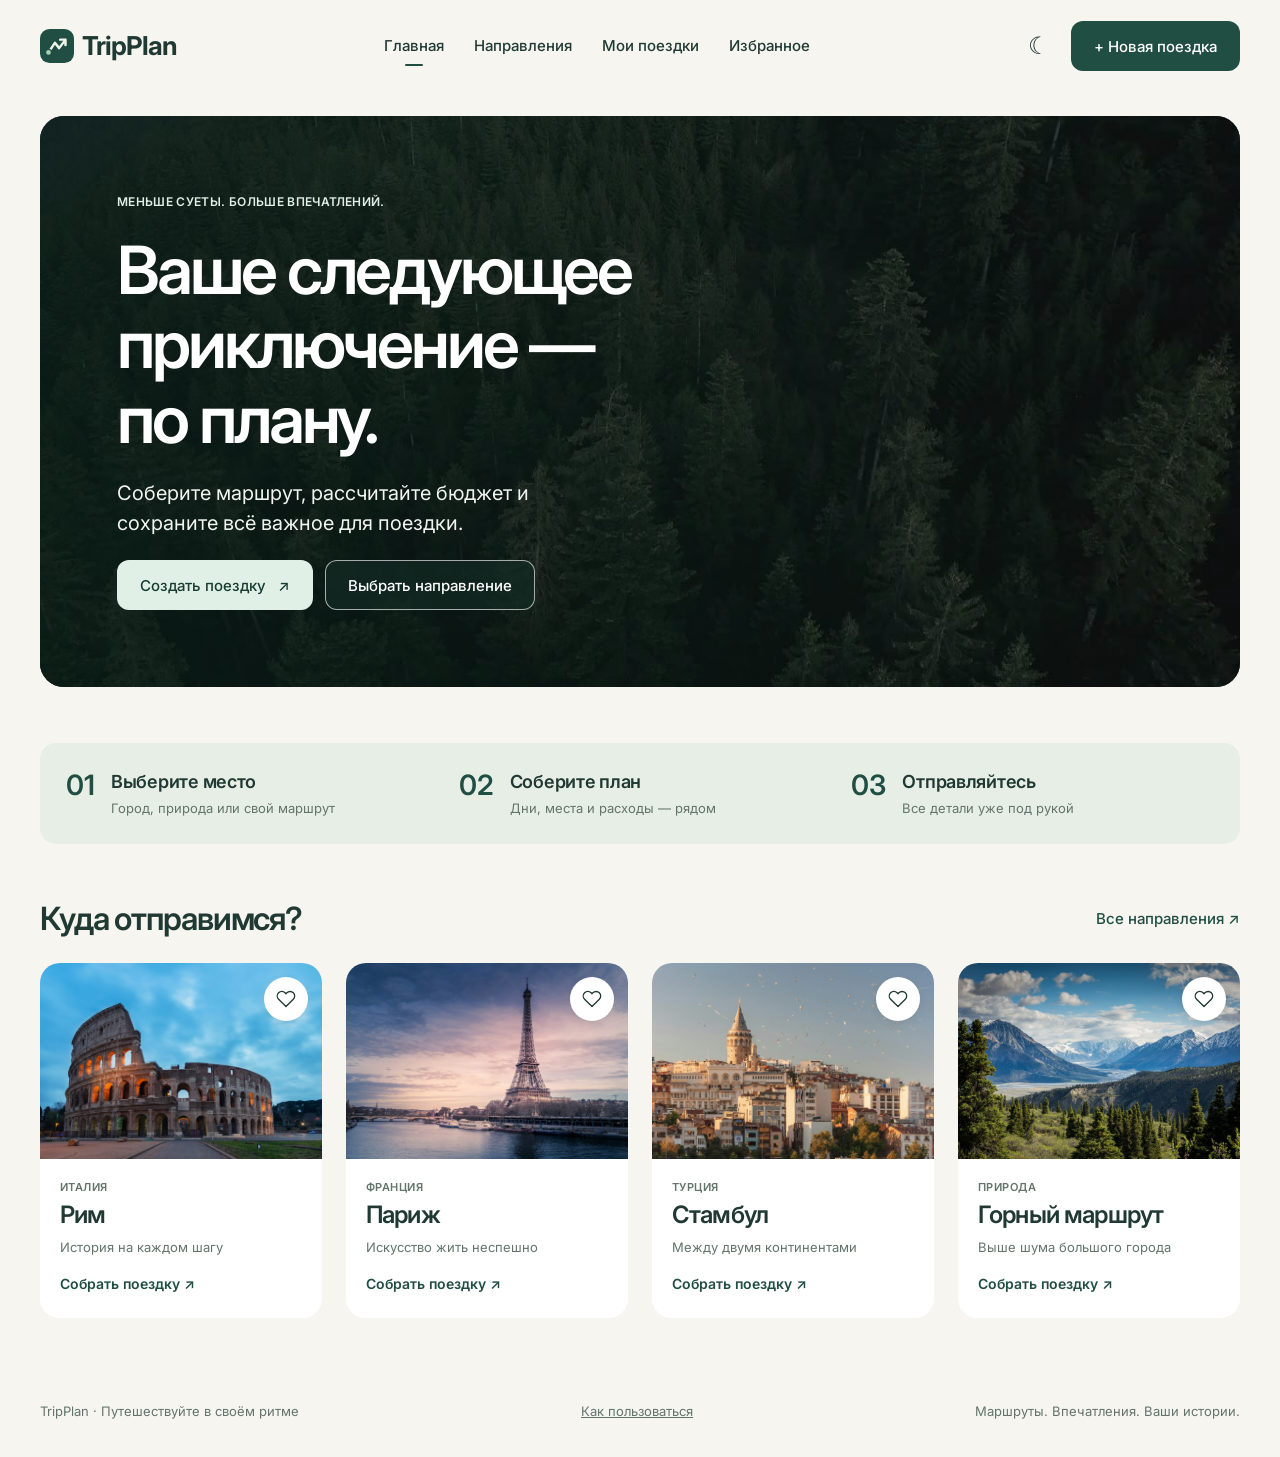
==== index.html @ cf82be20 "feat: publish TripPlan travel planner" ====
<!doctype html>
<html lang="ru">
<head>
    <meta charset="UTF-8">
    <meta name="viewport" content="width=device-width, initial-scale=1">
    <meta name="description" content="TripPlan — планировщик путешествий. Создавайте маршруты, считайте расходы и собирайте вещи в одном месте.">
    <meta name="theme-color" content="#214e43">
    <title>TripPlan — путешествия по плану</title>
    <link rel="icon" href="images/favicon.svg" type="image/svg+xml">
    <link rel="stylesheet" href="css/style.css">
    <script src="js/data.js" defer></script>
    <script src="js/app.js" defer></script>
</head>
<body>
    <a class="skip-link" href="#main">Перейти к содержимому</a>
    <header class="site-header container">
        <a class="logo" href="#/home" aria-label="TripPlan — главная">
            <img src="images/favicon.svg" alt="" width="32" height="32">TripPlan
        </a>
        <button class="icon-button menu-toggle" type="button" aria-label="Открыть меню" aria-expanded="false" aria-controls="navigation" data-action="menu">☰</button>
        <nav id="navigation" aria-label="Главное меню">
            <a href="#/home" data-nav="home">Главная</a>
            <a href="#/directions" data-nav="directions">Направления</a>
            <a href="#/trips" data-nav="trips">Мои поездки</a>
            <a href="#/favorites" data-nav="favorites">Избранное</a>
        </nav>
        <div class="header-actions">
            <button class="icon-button theme-toggle" type="button" data-action="theme" aria-label="Включить тёмную тему" title="Переключить тему">☾</button>
            <button class="button header-create" type="button" data-action="new-trip">+ Новая поездка</button>
        </div>
    </header>
    <p class="storage-warning container" id="storage-warning" role="alert" hidden></p>
    <main id="main" class="container" tabindex="-1">
        <section data-view="home" aria-labelledby="home-title">
            <div class="hero">
                <div class="hero-copy">
                    <p class="eyebrow">Меньше суеты. Больше впечатлений.</p>
                    <h1 id="home-title">Ваше следующее приключение&nbsp;— по плану.</h1>
                    <p class="hero-description">Соберите маршрут, рассчитайте бюджет и сохраните всё важное для поездки.</p>
                    <div class="actions">
                        <button class="button" type="button" data-action="new-trip">Создать поездку <span aria-hidden="true">↗</span></button>
                        <a class="button secondary" href="#/directions">Выбрать направление</a>
                    </div>
                </div>
                <div class="hero-visual" aria-hidden="true">
                    <video id="hero-flight" muted loop playsinline preload="none" poster="images/taiga-flight.jpg" aria-hidden="true">
                        <source src="images/taiga-flight.mp4" type="video/mp4">
                    </video>
                </div>
            </div>
            <ol class="steps">
                <li><span>01</span><div><h2>Выберите место</h2><p>Город, природа или свой маршрут</p></div></li>
                <li><span>02</span><div><h2>Соберите план</h2><p>Дни, места и расходы — рядом</p></div></li>
                <li><span>03</span><div><h2>Отправляйтесь</h2><p>Все детали уже под рукой</p></div></li>
            </ol>
            <section class="section-space" aria-labelledby="popular-title">
                <div class="section-heading"><h2 id="popular-title">Куда отправимся?</h2><a class="text-link" href="#/directions">Все направления ↗</a></div>
                <div class="destination-grid" id="home-destinations"></div>
            </section>
        </section>
        <section data-view="directions" hidden aria-labelledby="directions-title">
            <div class="page-heading"><p class="eyebrow">Коллекция идей</p><h1 id="directions-title">Место для новой истории</h1><p>Выберите настроение поездки. Остальное соберём по шагам.</p></div>
            <div class="search-block"><label for="destination-search">Поиск направления</label><div class="search-input"><span aria-hidden="true">⌕</span><input type="search" id="destination-search" placeholder="Город, страна или природа" autocomplete="off"></div></div>
            <div class="filter-row" role="group" aria-label="Тип направления">
                <button class="chip active" type="button" data-action="filter" data-filter="all" aria-pressed="true">Все направления</button>
                <button class="chip" type="button" data-action="filter" data-filter="city" aria-pressed="false">Города</button>
                <button class="chip" type="button" data-action="filter" data-filter="nature" aria-pressed="false">Природа</button>
            </div>
            <p class="small muted" id="search-count" aria-live="polite"></p>
            <div class="destination-grid" id="all-destinations"></div>
            <div class="custom-route"><div><h2>Не нашли своё место?</h2><p>Укажите любой город при создании поездки.</p></div><button class="button" type="button" data-action="new-trip">Создать свой маршрут</button></div>
        </section>
        <section data-view="trips" hidden aria-labelledby="trips-title">
            <div class="page-heading"><p class="eyebrow">Ваши планы</p><h1 id="trips-title">Мои поездки</h1><p>От идеи до последнего пункта маршрута.</p></div>
            <div class="stats-grid" id="trip-stats"></div>
            <div class="trip-grid" id="trip-list"></div>
            <p class="local-note">Ваши планы сохраняются в этом браузере. <a href="html/about.html">Как это работает</a></p>
        </section>
        <section data-view="favorites" hidden aria-labelledby="favorites-title">
            <div class="page-heading"><p class="eyebrow">На потом</p><h1 id="favorites-title">Избранные направления</h1><p>Места, к которым хочется вернуться, когда появится время.</p></div>
            <div class="destination-grid" id="favorite-list"></div>
        </section>
        <section data-view="trip" id="planner-view" hidden aria-label="План поездки"></section>
    </main>
    <footer class="site-footer container"><p>TripPlan · Путешествуйте в своём ритме</p><a href="html/about.html">Как пользоваться</a><p>Маршруты. Впечатления. Ваши истории.</p></footer>
    <div id="toast" class="toast" role="status" aria-live="polite" hidden></div>

    <dialog id="trip-dialog" aria-labelledby="trip-dialog-title">
        <form id="trip-form">
            <div class="dialog-heading"><h2 id="trip-dialog-title">Новая поездка</h2><button class="icon-button" type="button" data-action="close-dialog" aria-label="Закрыть">×</button></div>
            <p class="muted">Начнём с самого важного.</p>
            <input type="hidden" name="id">
            <label>Название<input name="title" maxlength="70" required placeholder="Выходные в Риме" autocomplete="off"></label>
            <label>Куда отправляемся?<input name="destination" list="destination-options" maxlength="70" required placeholder="Город или место" autocomplete="off"></label>
            <datalist id="destination-options"></datalist>
            <div class="form-row"><label>Начало<input type="date" name="start" required></label><label>Окончание<input type="date" name="end" required></label></div>
            <div class="form-row"><label>Путешественники<input type="number" name="people" min="1" max="30" step="1" value="1" required></label><label>Бюджет, ₽<input type="number" name="budget" min="0" max="1000000000" step="0.01" value="0" required></label></div>
            <p class="form-error" id="trip-error" role="alert"></p>
            <button class="button full-width" type="submit" id="trip-submit">Создать поездку</button>
        </form>
        <section class="trip-preview" aria-labelledby="trip-preview-title">
            <h3 id="trip-preview-title">Идеи для поездки</h3>
            <p id="trip-preview-hint" class="muted">Выберите направление, чтобы увидеть места и идеи для отдыха.</p>
            <div id="trip-preview-places" class="trip-preview-places" hidden></div>
        </section>
    </dialog>
    <dialog id="place-dialog" aria-labelledby="place-dialog-title">
        <form id="place-form">
            <div class="dialog-heading"><h2 id="place-dialog-title">Добавить место</h2><button class="icon-button" type="button" data-action="close-dialog" aria-label="Закрыть">×</button></div>
            <input type="hidden" name="id">
            <label>Место или занятие<input name="title" maxlength="100" required placeholder="Прогулка у Колизея"></label>
            <div class="form-row"><label>Дата<input type="date" name="date" required></label><label>Время<input type="time" name="time" value="10:00" required></label></div>
            <label>Заметка<textarea name="note" rows="3" maxlength="300" placeholder="Адрес, детали или что взять с собой"></textarea></label>
            <p class="form-error" id="place-error" role="alert"></p>
            <button class="button full-width" type="submit">Сохранить место</button>
        </form>
    </dialog>
    <dialog id="expense-dialog" aria-labelledby="expense-dialog-title">
        <form id="expense-form">
            <div class="dialog-heading"><h2 id="expense-dialog-title">Добавить расход</h2><button class="icon-button" type="button" data-action="close-dialog" aria-label="Закрыть">×</button></div>
            <input type="hidden" name="id">
            <label>Название расхода<input name="title" maxlength="80" required placeholder="Билеты на поезд"></label>
            <div class="form-row"><label>Сумма, ₽<input type="number" name="amount" min="0.01" max="1000000000" step="0.01" required placeholder="2500"></label><label>Категория<select name="category"><option>Транспорт</option><option>Жильё</option><option>Еда</option><option>Развлечения</option><option>Прочее</option></select></label></div>
            <p class="form-error" id="expense-error" role="alert"></p>
            <button class="button full-width" type="submit">Сохранить расход</button>
        </form>
    </dialog>
    <dialog id="confirm-dialog" aria-labelledby="confirm-title">
        <form id="confirm-form"><h2 id="confirm-title">Удалить поездку?</h2><p id="confirm-message">Маршрут, расходы и список вещей этой поездки будут удалены.</p><div class="actions"><button class="button secondary" type="button" data-action="close-dialog">Отмена</button><button class="button danger" type="submit">Удалить поездку</button></div></form>
    </dialog>
</body>
</html>
---- css/style.css ----
/* Общие цвета и размеры используются на всех разделах сайта. */
@font-face { font-family: Inter; src: url('../fonts/Inter.ttf') format('truetype'); font-weight: 100 900; font-style: normal; font-display: swap; }
:root { --paper: #f6f5f0; --surface: #fff; --ink: #203a33; --green: #214e43; --muted: #63756b; --line: #dde3da; --pale: #e7eee6; --accent: #e9a07b; --danger: #b14335; --shadow: 0 22px 80px #152b2520; color-scheme: light; }
:root[data-theme='dark'] { --paper: #172720; --surface: #22362e; --ink: #f1f3ec; --green: #b7d7c5; --muted: #b2c1b7; --line: #41594b; --pale: #2c4337; --danger: #ffb2a6; --shadow: 0 22px 80px #0006; color-scheme: dark; }
* { box-sizing: border-box; }
html { scroll-behavior: smooth; }
body { margin: 0; background: var(--paper); color: var(--ink); font: 16px/1.5 Inter, Arial, sans-serif; }
button, input, select, textarea { font: inherit; }
button, a, input, select, textarea { -webkit-tap-highlight-color: transparent; }
button, a { touch-action: manipulation; }
button { cursor: pointer; }
a { color: inherit; text-decoration: none; }
button { color: inherit; }
img { display: block; max-width: 100%; }
[hidden] { display: none !important; }
h1, h2, h3, p, figure { margin: 0; }
h1, h2, h3 { line-height: 1.2; font-weight: 600; letter-spacing: -.035em; overflow-wrap: anywhere; }
h2 { font-size: 32px; } h3 { font-size: 24px; }
button:focus-visible, a:focus-visible, input:focus-visible, select:focus-visible, textarea:focus-visible { outline: 3px solid var(--accent); outline-offset: 4px; }
.container { width: min(1280px, calc(100% - 80px)); margin-inline: auto; }
.site-header { display: flex; align-items: center; min-height: 92px; gap: 30px; }
.logo { display: inline-flex; gap: 8px; align-items: center; font-size: clamp(20px, 3vw, 26px); line-height: 1; font-weight: 700; letter-spacing: -.04em; white-space: nowrap; }
.logo img { width: clamp(28px, 4vw, 34px); height: auto; flex: none; }
.site-header nav { display: flex; justify-content: center; gap: 30px; flex: 1; font-size: 15px; font-weight: 500; }
.site-header nav a { padding: 10px 0; position: relative; white-space: nowrap; }
.site-header nav a[aria-current='page']::after { content: ''; position: absolute; bottom: 1px; width: 18px; height: 2px; left: calc(50% - 9px); background: var(--green); border-radius: 2px; }
.header-actions { display: flex; align-items: center; gap: 10px; }
.button { display: inline-flex; align-items: center; justify-content: center; gap: 12px; min-height: 50px; border: 1px solid transparent; padding: 13px 22px; border-radius: 12px; background: var(--green); color: var(--surface); font-size: 15px; font-weight: 500; line-height: 1.4; transition: transform .16s, filter .16s, background .16s; text-align: center; }
.button:hover { filter: brightness(1.1); transform: translateY(-1px); }
.button:active { transform: translateY(0); }
.button.secondary { background: var(--surface); color: var(--ink); border-color: var(--line); }
.button.danger { background: var(--danger); color: var(--paper); }
.button.small-button { min-height: 40px; padding: 8px 14px; font-size: 14px; }
.full-width { width: 100%; }
.icon-button { min-width: 44px; width: 44px; height: 44px; display: inline-flex; justify-content: center; align-items: center; background: transparent; border: 1px solid transparent; border-radius: 12px; font-size: 24px; padding: 8px; flex-shrink: 0; }
.icon-button:hover { background: var(--pale); }
.icon-button svg { width: 20px; height: 20px; }
.menu-toggle { display: none; }
.actions { display: flex; align-items: center; flex-wrap: wrap; gap: 12px; }
.eyebrow { color: var(--green); text-transform: uppercase; font-size: 12px; font-weight: 600; letter-spacing: .03em; }
.hero { position: relative; isolation: isolate; display: grid; align-items: center; min-height: 480px; margin-top: 24px; padding: clamp(32px, 6vw, 80px); border-radius: 24px; overflow: hidden; background: #163026; color: #fff; }
.hero-copy { display: flex; flex-direction: column; align-items: flex-start; gap: 22px; max-width: 660px; }
.hero .eyebrow { color: #e0eee3; }
.hero h1 { font-size: clamp(42px, 5.2vw, 72px); line-height: 1.12; letter-spacing: -.045em; text-wrap: balance; }
.hero-description { color: #f1f5f1; font-size: clamp(16px, 1.7vw, 20px); max-width: 480px; }
.hero .actions .button:first-child { background: #e1f0e6; color: #173d31; }
.hero .actions .secondary { background: #132b24b3; color: #fff; border-color: #ffffffa0; }
.hero-visual, .hero-visual::after { position: absolute; inset: 0; }
.hero-visual { z-index: -1; }
.hero-visual::after { content: ''; background: linear-gradient(90deg, #071b16ba, #071b1672 54%, #071b1614); }
.hero-visual video { display: block; width: 100%; height: 100%; object-fit: cover; }
.steps { list-style: none; display: grid; grid-template-columns: repeat(3, 1fr); gap: 30px; background: var(--pale); border-radius: 16px; padding: 26px; margin: 56px 0 0; }
.steps li { display: flex; gap: 16px; align-items: flex-start; }
.steps li > span { font-size: 28px; font-weight: 600; color: var(--green); line-height: 1.2; }
.steps h2 { font-size: 18px; letter-spacing: -.015em; margin: 2px 0 6px; }
.steps p { font-size: 13px; color: var(--muted); }
.section-space { margin-top: 56px; }
.section-heading { display: flex; align-items: center; justify-content: space-between; gap: 20px; margin-bottom: 24px; }
.text-link { color: var(--green); font-size: 15px; font-weight: 500; }
.text-link:hover { text-decoration: underline; }
.destination-grid { display: grid; grid-template-columns: repeat(4, minmax(0, 1fr)); gap: 24px; }
.destination-card { border-radius: 20px; background: var(--surface); overflow: hidden; position: relative; }
.destination-media { position: relative; display: block; width: 100%; border: 0; padding: 0; background: transparent; }
.destination-media:focus-visible { outline-offset: -4px; }
.destination-card > img, .destination-media > :is(img, video) { display: block; height: 196px; width: 100%; object-fit: cover; }
.destination-card img { transition: transform .4s; }
@media (hover: hover) {
    .destination-card:hover img { transform: scale(1.025); }
}
.destination-media > video { position: absolute; inset: 0; pointer-events: none; opacity: 0; transition: opacity .18s ease; }
.destination-media[aria-pressed='true'] > video { opacity: 1; }
.card-content { padding: 20px; position: relative; background: var(--surface); }
.card-country { font-size: 11px; text-transform: uppercase; font-weight: 600; color: var(--muted); letter-spacing: .04em; margin-bottom: 6px; }
.card-content h3 { font-size: 24px; }
.card-content > p:not(.card-country) { font-size: 13px; color: var(--muted); margin-top: 8px; }
.card-link { padding: 0; border: 0; background: none; text-align: left; color: var(--green); font-size: 14px; font-weight: 600; margin-top: 12px; min-height: 28px; }
.card-link:hover { text-decoration: underline; }
.favorite-button { position: absolute; top: 14px; right: 14px; background: var(--surface); border-radius: 50%; box-shadow: 0 3px 10px #0001; }
.favorite-button[aria-pressed='true'] { color: #b65542; }
.favorite-button[aria-pressed='true'] svg { fill: currentColor; }
.page-heading { display: grid; gap: 14px; margin: 48px 0 34px; }
.page-heading h1 { font-size: 44px; }
.page-heading > p:last-child { color: var(--muted); }
.search-block { max-width: 720px; }
label { display: flex; flex-direction: column; gap: 8px; font-size: 14px; font-weight: 500; }
input, textarea, select { width: 100%; min-width: 0; background: var(--surface); color: var(--ink); border: 1px solid var(--line); border-radius: 10px; padding: 13px 14px; font-size: 15px; font-weight: 400; }
input::placeholder, textarea::placeholder { color: var(--muted); opacity: .9; }
textarea { resize: vertical; }
.search-block label { margin-bottom: 8px; }
.search-input { position: relative; }
.search-input input { padding-left: 48px; }
.search-input span { position: absolute; top: 4px; left: 16px; font-size: 29px; color: var(--muted); }
.filter-row { display: flex; gap: 12px; flex-wrap: wrap; margin: 24px 0 12px; }
.chip { border: 1px solid transparent; border-radius: 50px; background: var(--surface); color: var(--ink); font-size: 14px; padding: 11px 15px; min-height: 44px; white-space: nowrap; }
.chip.active { background: var(--green); color: var(--surface); }
.chip:hover { border-color: var(--green); }
.small { font-size: 13px; } .muted { color: var(--muted); }
#search-count { margin-bottom: 20px; }
.custom-route { background: var(--pale); display: flex; align-items: center; justify-content: space-between; gap: 24px; padding: 32px; border-radius: 20px; margin-top: 32px; }
.custom-route h2 { font-size: 24px; margin-bottom: 8px; }
.custom-route p { color: var(--muted); }
.stats-grid { display: grid; grid-template-columns: repeat(3, 1fr); gap: 24px; margin-bottom: 32px; }
.stat { background: var(--surface); border-radius: 16px; padding: 24px; }
.stat strong { font-size: 36px; font-weight: 600; display: block; letter-spacing: -.035em; overflow-wrap: anywhere; }
.stat span { font-size: 14px; color: var(--muted); }
.trip-grid { display: grid; grid-template-columns: repeat(2, minmax(0, 1fr)); gap: 24px; }
.trip-card { background: var(--surface); border-radius: 20px; padding: 24px; display: grid; grid-template-columns: 190px 1fr; gap: 24px; }
.trip-card > img { width: 100%; height: 230px; object-fit: cover; border-radius: 16px; }
.trip-card-body { display: flex; flex-direction: column; align-items: flex-start; gap: 12px; min-width: 0; }
.trip-card-body h2 { font-size: 26px; }
.trip-card-body .button { margin-top: auto; }
.trip-card-body .small { color: var(--muted); }
.add-trip-card { border: 1px dashed var(--line); background: var(--pale); border-radius: 20px; display: flex; flex-direction: column; align-items: flex-start; justify-content: center; gap: 16px; padding: 36px; }
.add-trip-card h2 { font-size: 27px; }
.empty-state { grid-column: 1 / -1; display: flex; flex-direction: column; align-items: center; gap: 18px; background: var(--surface); border-radius: 20px; text-align: center; padding: 60px 24px; }
.empty-state h2 { font-size: 28px; }
.empty-state p { color: var(--muted); max-width: 490px; }
.empty-icon { display: grid; place-items: center; width: 66px; height: 66px; border-radius: 20px; font-size: 32px; background: var(--pale); color: var(--green); }
.empty-state .actions { justify-content: center; }
.local-note { font-size: 13px; color: var(--muted); margin-top: 28px; }
.local-note a { text-decoration: underline; }
.badge { display: inline-flex; padding: 3px 9px; border-radius: 50px; font-size: 11px; font-weight: 500; background: var(--pale); color: var(--green); letter-spacing: 0; vertical-align: middle; }
.back-link { display: inline-block; margin: 30px 0 24px; color: var(--green); font-size: 14px; }
.planner-heading { display: flex; justify-content: space-between; align-items: center; gap: 24px; }
.planner-heading h1 { font-size: 44px; margin-bottom: 12px; }
.planner-heading p { color: var(--muted); }
.planner-heading .actions { flex-shrink: 0; }
.tabs { display: flex; gap: 12px; padding: 28px 0; border-bottom: 1px solid var(--line); margin-bottom: 28px; }
.planner-layout { display: grid; grid-template-columns: minmax(0, 1fr) 360px; gap: 32px; align-items: start; }
.day-tabs { display: flex; gap: 10px; overflow-x: auto; padding: 0 0 12px; max-width: 100%; margin-bottom: 16px; }
.panel-heading { display: flex; align-items: center; justify-content: space-between; gap: 16px; margin-bottom: 24px; }
.panel-heading h2 { font-size: 28px; }
.place-list { display: grid; gap: 16px; margin-bottom: 20px; }
.place-row { display: grid; grid-template-columns: 62px minmax(0, 1fr) auto; gap: 20px; background: var(--surface); border-radius: 16px; padding: 24px; align-items: start; }
.place-time { font-weight: 600; color: var(--green); padding-top: 2px; }
.place-row h3 { font-size: 19px; letter-spacing: -.015em; line-height: 1.4; }
.place-row p { font-size: 14px; color: var(--muted); margin-top: 6px; white-space: pre-wrap; overflow-wrap: anywhere; }
.row-actions { display: flex; align-items: center; gap: 2px; }
.row-actions .icon-button { width: 36px; min-width: 36px; height: 36px; font-size: 18px; }
.summary { background: var(--surface); border-radius: 20px; padding: 24px; display: flex; flex-direction: column; gap: 18px; }
.summary img { width: 100%; height: 180px; border-radius: 16px; object-fit: cover; }
.summary h2 { font-size: 24px; }
.summary .budget-amount { font-size: 25px; font-weight: 600; letter-spacing: -.03em; }
.summary hr { border: 0; width: 100%; height: 1px; background: var(--line); margin: 4px 0; }
.progress { height: 8px; background: var(--pale); border-radius: 10px; overflow: hidden; }
.progress > span { display: block; height: 100%; background: var(--green); border-radius: inherit; }
.remaining { font-size: 14px; color: var(--green); }
.over-budget { color: var(--danger); }
.over-budget-bar > span { background: var(--danger); }
.budget-cards { display: grid; grid-template-columns: repeat(2, 1fr); gap: 16px; margin: 0 0 24px; }
.budget-cards .stat strong { font-size: 28px; }
.category-list { background: var(--surface); border-radius: 16px; padding: 24px; display: grid; gap: 16px; margin-bottom: 24px; }
.category-line > div:first-child { display: flex; justify-content: space-between; font-size: 14px; margin-bottom: 7px; gap: 16px; }
.category-line .progress { height: 5px; }
.expense-list { display: grid; gap: 12px; }
.expense-row { display: flex; justify-content: space-between; gap: 16px; align-items: center; background: var(--surface); border-radius: 14px; padding: 20px; }
.expense-row h3 { font-size: 17px; letter-spacing: -.01em; }
.expense-row p { font-size: 13px; color: var(--muted); margin-top: 4px; }
.expense-row > div:first-child { min-width: 0; }
.expense-right { display: flex; align-items: center; gap: 12px; }
.expense-right strong { white-space: nowrap; }
.packing-form { display: flex; gap: 12px; margin-bottom: 24px; }
.packing-form input { flex: 1; }
.packing-list { display: grid; gap: 12px; margin-top: 20px; }
.packing-item { display: flex; align-items: center; gap: 12px; background: var(--surface); border-radius: 14px; padding: 14px 16px; }
.packing-item label { flex-direction: row; align-items: center; gap: 14px; flex: 1; cursor: pointer; font-size: 16px; min-width: 0; }
.packing-item label span { overflow-wrap: anywhere; }
.packing-item input[type='checkbox'] { width: 21px; height: 21px; flex: 0 0 21px; accent-color: var(--green); padding: 0; }
.packing-item.checked label span { text-decoration: line-through; color: var(--muted); }
.site-footer { display: flex; gap: 20px; justify-content: space-between; color: var(--muted); font-size: 13px; padding-top: 84px; padding-bottom: 36px; }
.site-footer a { text-decoration: underline; }
dialog { width: min(560px, calc(100% - 32px)); border: none; padding: 32px; border-radius: 24px; background: var(--surface); color: var(--ink); box-shadow: var(--shadow); max-height: calc(100dvh - 48px); overflow-y: auto; }
dialog::backdrop { background: #14282088; backdrop-filter: blur(4px); }
dialog form { display: grid; gap: 20px; }
dialog h2 { font-size: 28px; }
.dialog-heading { display: flex; justify-content: space-between; align-items: center; gap: 16px; }
.dialog-heading .icon-button { margin: -7px -7px -7px 0; }
.dialog-heading + p { margin-top: -10px; font-size: 14px; }
.form-row { display: grid; grid-template-columns: 1fr 1fr; gap: 16px; }
.form-error { color: var(--danger); font-size: 14px; }
.form-error:empty { display: none; }
.toast { position: fixed; left: 50%; bottom: 24px; transform: translateX(-50%); max-width: calc(100% - 32px); background: var(--ink); color: var(--paper); border-radius: 12px; padding: 14px 22px; box-shadow: var(--shadow); z-index: 10; font-size: 14px; text-align: center; }
.storage-warning { border: 1px solid var(--danger); color: var(--danger); border-radius: 12px; padding: 14px; font-size: 14px; }
.skip-link { position: absolute; top: -100px; left: 20px; background: var(--surface); padding: 12px; z-index: 20; }
.skip-link:focus { top: 10px; }
.about-page { max-width: 780px; }
.about-page h2 { font-size: 24px; margin: 32px 0 12px; }
.about-page p, .about-page li { color: var(--muted); margin-bottom: 12px; }
.about-page a:not(.button) { text-decoration: underline; }
@media (min-width: 1440px) { .container { width: calc(100% - 160px); max-width: 1280px; } }
@media (max-width: 1120px) {
    .site-header { gap: 16px; } .site-header nav { gap: 20px; font-size: 14px; } .header-create { padding-inline: 14px; }
    .destination-grid { grid-template-columns: repeat(2, minmax(0, 1fr)); }
    .trip-card { grid-template-columns: 150px 1fr; gap: 20px; padding: 20px; }
    .trip-card-body h2 { font-size: 23px; } .planner-layout { grid-template-columns: minmax(0, 1fr) 310px; gap: 24px; }
    .planner-heading h1 { font-size: 38px; } .place-row { gap: 12px; padding: 18px; } .place-row .row-actions { flex-direction: column; }
}
@media (max-width: 900px) {
    .container { width: calc(100% - 48px); } .site-header { min-height: 82px; flex-wrap: wrap; position: relative; }
    .logo { margin-right: auto; } .menu-toggle { display: inline-flex; order: 3; } .header-create { display: none; }
    .site-header nav { display: none; flex-basis: 100%; order: 4; padding: 10px 0 20px; justify-content: flex-start; }
    .site-header nav.open { display: flex; } .site-header nav a[aria-current='page']::after { display: none; }
    .steps { padding: 22px; gap: 20px; }
    .steps li { flex-direction: column; gap: 10px; } .steps h2 { font-size: 17px; }
    .trip-grid { grid-template-columns: 1fr; } .trip-card { grid-template-columns: 210px 1fr; }
    .planner-heading { align-items: flex-start; flex-direction: column; } .planner-heading .actions { gap: 6px; }
    .planner-layout { grid-template-columns: minmax(0, 1fr); } .summary { display: grid; grid-template-columns: 1fr; margin-top: 12px; }
    .summary img { display: none; } .summary .budget-amount { font-size: 26px; } .stats-grid { gap: 16px; } .stat strong { font-size: 28px; }
    .site-footer { flex-wrap: wrap; } .site-footer p:last-child { display: none; }
}
@media (max-width: 600px) {
    .site-header { gap: 6px; }
    .site-header nav { flex-direction: column; gap: 0; background: var(--surface); border-radius: 16px; padding: 12px 18px; margin-bottom: 12px; }
    .site-header nav a { padding: 10px 0; } .theme-toggle { font-size: 23px; }
    .hero { min-height: 460px; margin-top: 12px; padding: 32px 24px; } .hero-copy { gap: 18px; }
    .hero-visual::after { background: #071b167c; }
    .hero .eyebrow { font-size: 10px; } .hero h1 { font-size: clamp(31px, 9.2vw, 40px); line-height: 1.14; letter-spacing: -.035em; }
    .hero-copy .actions { width: 100%; } .hero .actions .secondary { display: none; }
    .hero-description { font-size: 16px; } .steps { display: none; }
    .section-space { margin-top: 32px; } .section-heading { align-items: flex-start; margin-bottom: 24px; }
    .section-heading h2 { font-size: 27px; } .section-heading .text-link { display: none; }
    .destination-grid { grid-template-columns: 1fr; gap: 24px; } .destination-card > img, .destination-media > :is(img, video) { height: 220px; }
    .page-heading { margin: 28px 0; gap: 14px; } .page-heading h1 { font-size: 34px; } .page-heading > p:last-child { font-size: 15px; }
    .custom-route { flex-direction: column; align-items: flex-start; padding: 24px; } .custom-route .button { width: 100%; }
    .stats-grid { grid-template-columns: 1fr; gap: 10px; margin-bottom: 24px; } .stat { padding: 18px 20px; } .stats-grid .stat { display: flex; gap: 16px; align-items: center; justify-content: space-between; }
    .stat strong { font-size: 28px; } .stat span { font-size: 13px; }
    .trip-card { grid-template-columns: 1fr; gap: 20px; padding: 18px; } .trip-card > img { height: 190px; }
    .trip-card-body .button { width: 100%; margin-top: 4px; } .add-trip-card { padding: 24px; } .add-trip-card h2 { font-size: 24px; }
    .empty-state { padding: 36px 18px; } .empty-state h2 { font-size: 25px; } .empty-state .actions, .empty-state .button { width: 100%; }
    .back-link { margin-top: 20px; } .planner-heading h1 { font-size: 34px; } .planner-heading p { font-size: 14px; }
    .tabs { gap: 6px; overflow-x: auto; padding: 24px 0; } .tabs .chip { padding-inline: 13px; }
    .panel-heading { align-items: flex-start; } .panel-heading h2 { font-size: 24px; } .panel-heading { flex-wrap: wrap; }
    .place-row { grid-template-columns: 47px minmax(0, 1fr); gap: 12px; padding: 18px; position: relative; }
    .place-row h3 { font-size: 17px; } .place-row p { font-size: 13px; } .place-time { font-size: 14px; }
    .place-row .row-actions { grid-column: 2; flex-direction: row; justify-content: flex-end; margin-top: -6px; }
    .budget-cards { gap: 12px; } .budget-cards .stat { padding: 18px; } .budget-cards .stat strong { font-size: 23px; }
    .expense-row { padding: 16px; align-items: flex-start; } .expense-right { flex-direction: column; align-items: flex-end; gap: 8px; }
    .expense-right strong { font-size: 15px; } .expense-row h3 { font-size: 16px; }
    .packing-form { gap: 8px; } .packing-form .button { padding-inline: 16px; } .packing-item { padding: 12px; }
    .packing-item label { font-size: 15px; } .summary { padding: 22px; } .site-footer { padding-top: 48px; gap: 12px; font-size: 12px; }
    dialog { padding: 24px; border-radius: 20px; } dialog h2 { font-size: 25px; } .form-row { gap: 12px; }
    dialog input, dialog select, dialog textarea { font-size: 16px; } .form-row label { font-size: 12px; }
}
@media (prefers-reduced-motion: reduce) { html { scroll-behavior: auto; } *, *::before, *::after { transition: none !important; } }
@media print { .site-header, .site-footer, .tabs, .back-link, button, .row-actions, .day-tabs, .toast { display: none !important; } body { background: white; color: black; } .container { width: 100%; } .planner-layout { grid-template-columns: 1fr; } .summary { display: none; } }

#trip-dialog { width: min(980px, calc(100% - 32px)); margin-inline: auto 16px; }
#trip-dialog[open] { display: grid; grid-template-columns: minmax(0, 1fr) minmax(0, 1.15fr); gap: 32px; align-items: start; }
#trip-form { grid-column: 2; grid-row: 1; min-width: 0; }
.trip-preview { grid-column: 1; grid-row: 1; min-width: 0; overflow: hidden; border-radius: 18px; background: var(--pale); padding: 18px; }
.trip-preview > p { margin-top: 8px; }
.trip-preview-places { display: grid; grid-template-columns: repeat(2, minmax(0, 1fr)); gap: 12px; margin-top: 14px; }
.trip-preview-places figure { overflow: hidden; border-radius: 12px; background: var(--surface); }
.trip-preview-places img { width: 100%; aspect-ratio: 4 / 3; object-fit: cover; }
.trip-preview-places figcaption { padding: 12px; font-size: 14px; overflow-wrap: anywhere; }
.trip-preview-places p { margin-top: 4px; color: var(--muted); }

@media (max-width: 680px) {
    #trip-dialog[open] { grid-template-columns: minmax(0, 1fr); gap: 24px; }
    #trip-form, .trip-preview { grid-column: 1; grid-row: auto; }
}

#trip-form .form-row { grid-template-columns: repeat(2, minmax(0, 1fr)); }
@media (max-width: 420px) {
    .trip-preview-places { grid-template-columns: minmax(0, 1fr); }
    #trip-form .form-row:has(input[type='date']) { grid-template-columns: minmax(0, 1fr); }
}
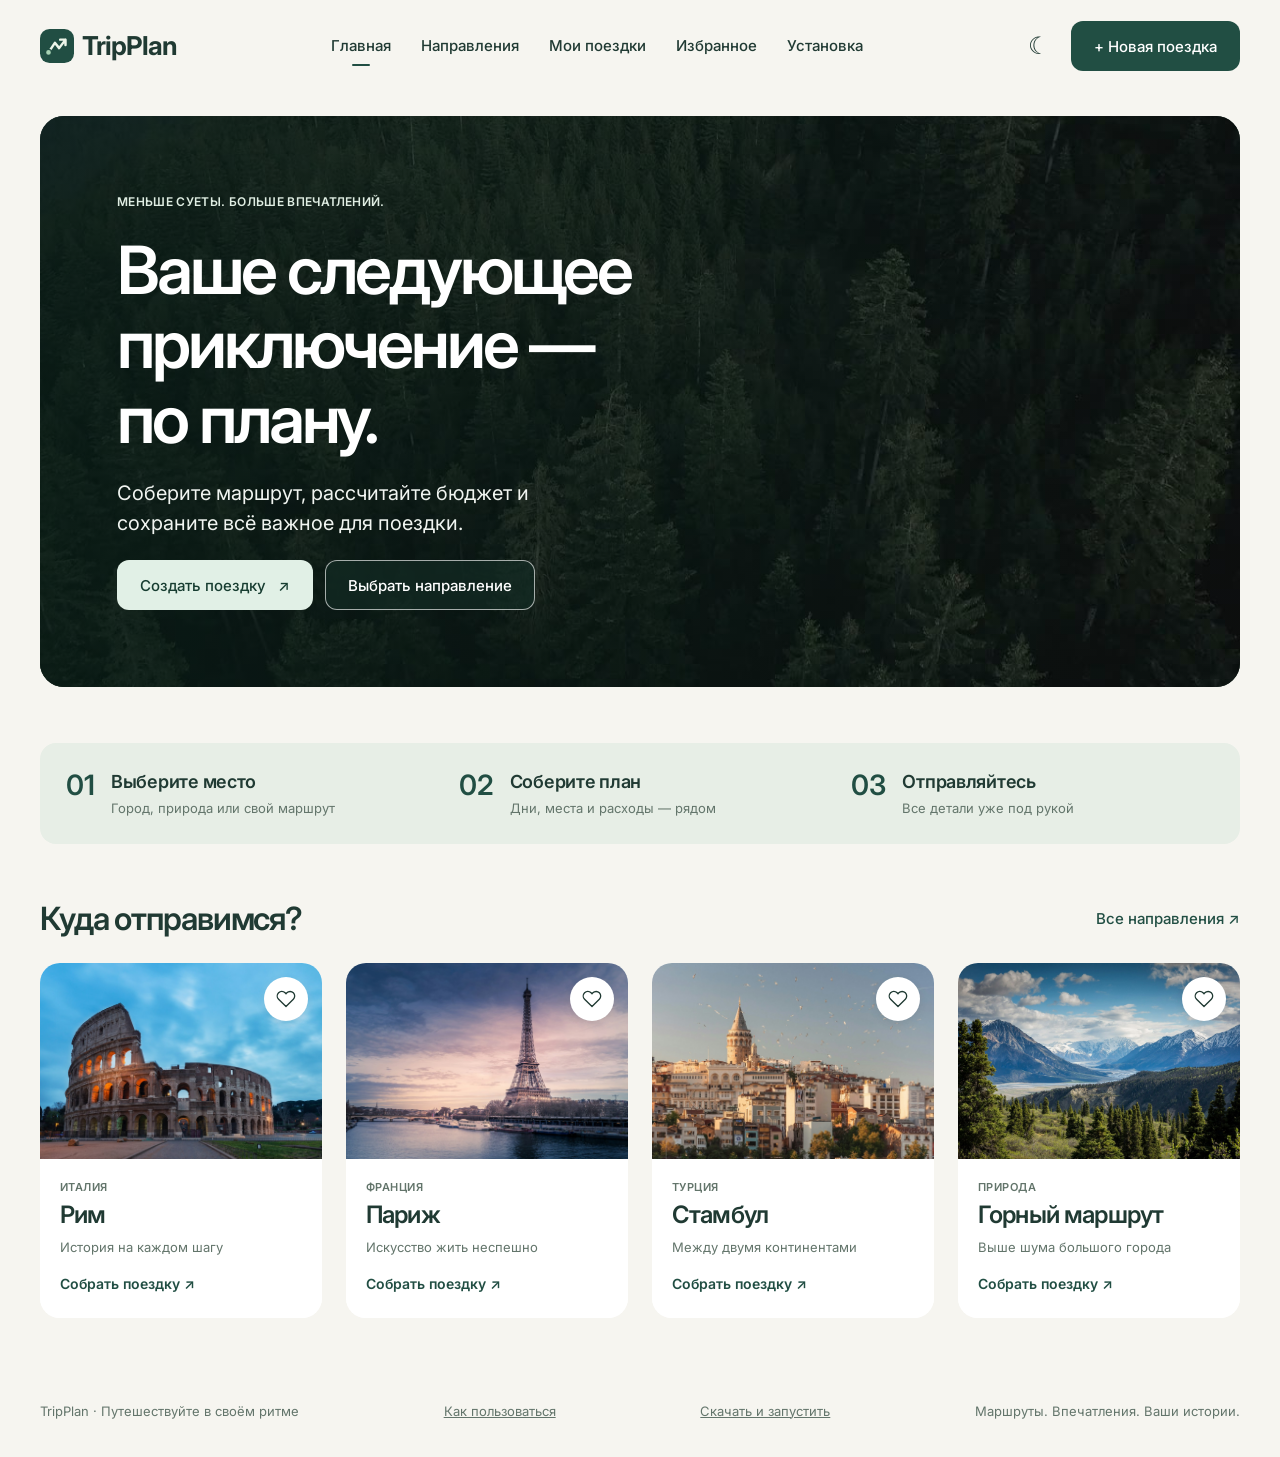
==== commit 9256cdc4: "docs: publish setup guides for macOS, Windows, and Linux" ====
--- a/index.html
+++ b/index.html
@@ -23,6 +23,7 @@
             <a href="#/directions" data-nav="directions">Направления</a>
             <a href="#/trips" data-nav="trips">Мои поездки</a>
             <a href="#/favorites" data-nav="favorites">Избранное</a>
+            <a href="start.html">Установка</a>
         </nav>
         <div class="header-actions">
             <button class="icon-button theme-toggle" type="button" data-action="theme" aria-label="Включить тёмную тему" title="Переключить тему">☾</button>
@@ -82,7 +83,7 @@
         </section>
         <section data-view="trip" id="planner-view" hidden aria-label="План поездки"></section>
     </main>
-    <footer class="site-footer container"><p>TripPlan · Путешествуйте в своём ритме</p><a href="html/about.html">Как пользоваться</a><p>Маршруты. Впечатления. Ваши истории.</p></footer>
+    <footer class="site-footer container"><p>TripPlan · Путешествуйте в своём ритме</p><a href="html/about.html">Как пользоваться</a><a data-install-guide href="start.html">Скачать и запустить</a><p>Маршруты. Впечатления. Ваши истории.</p></footer>
     <div id="toast" class="toast" role="status" aria-live="polite" hidden></div>
 
     <dialog id="trip-dialog" aria-labelledby="trip-dialog-title">
